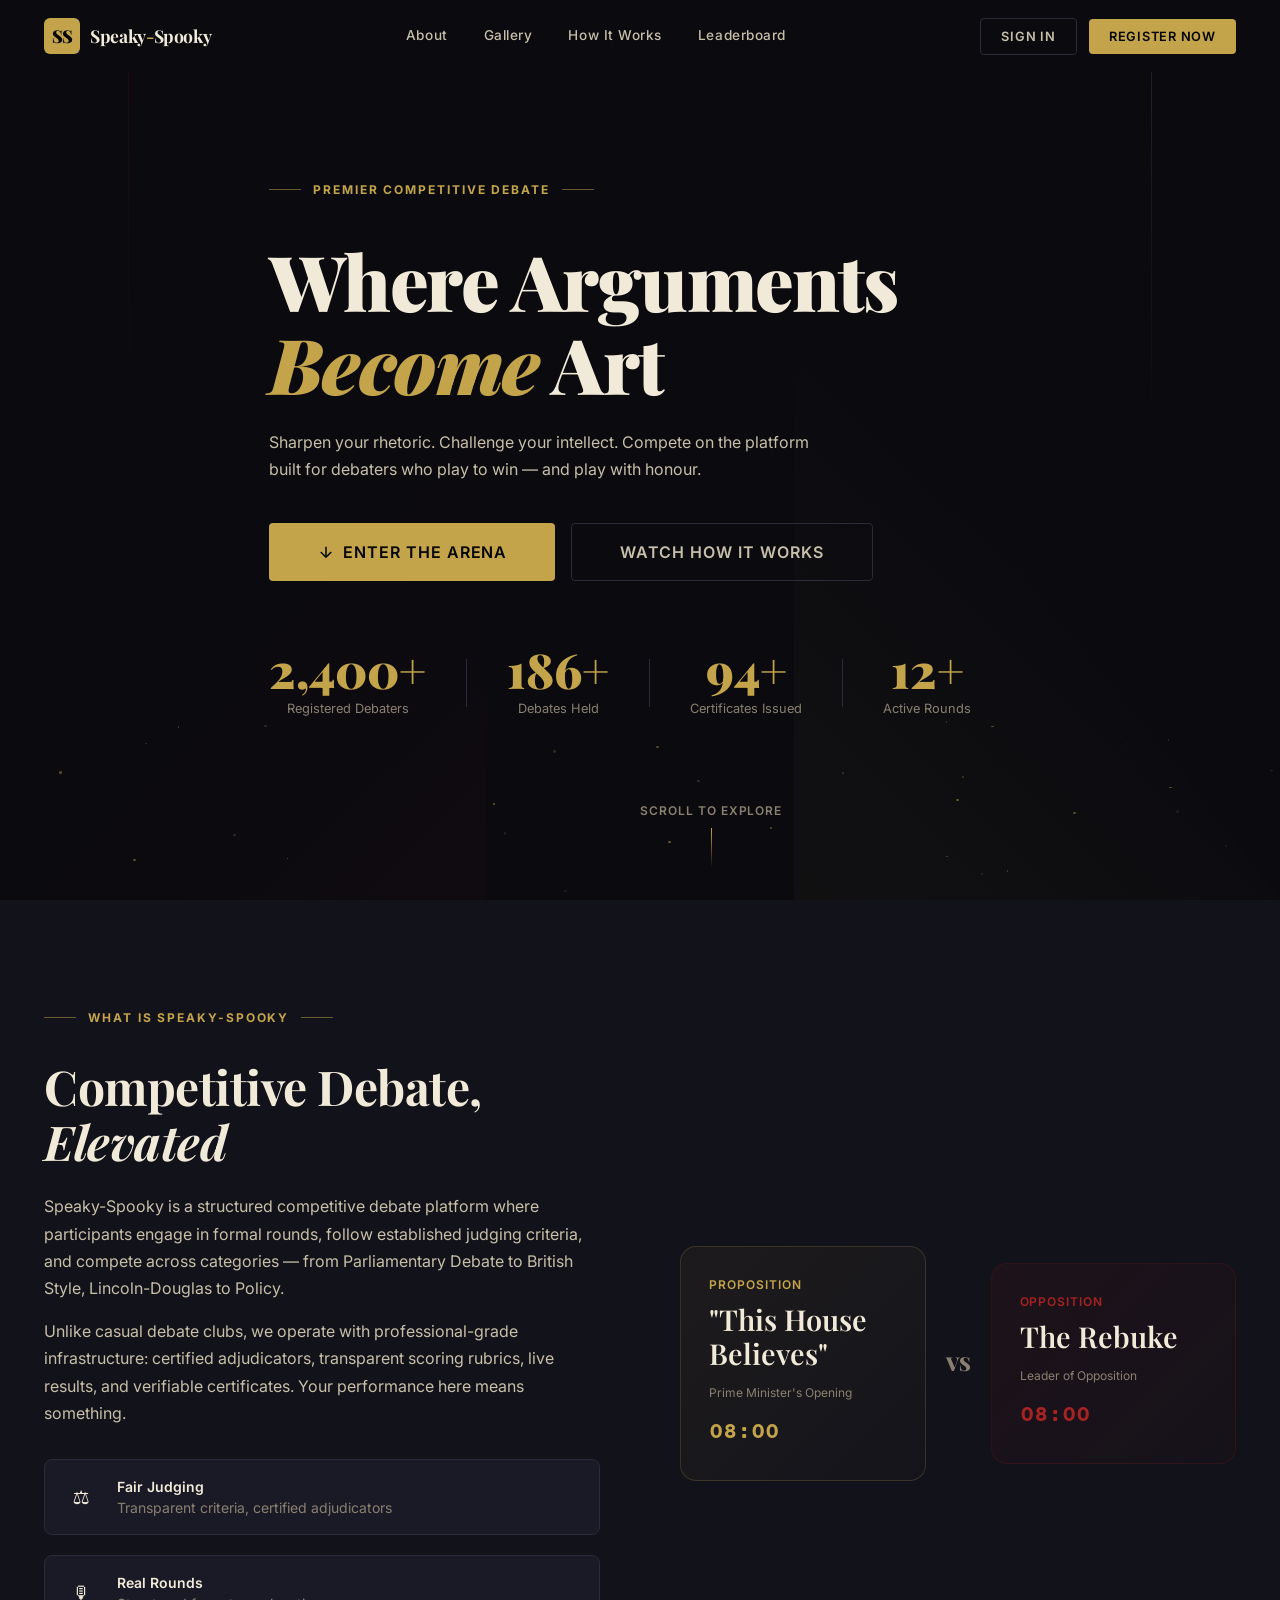
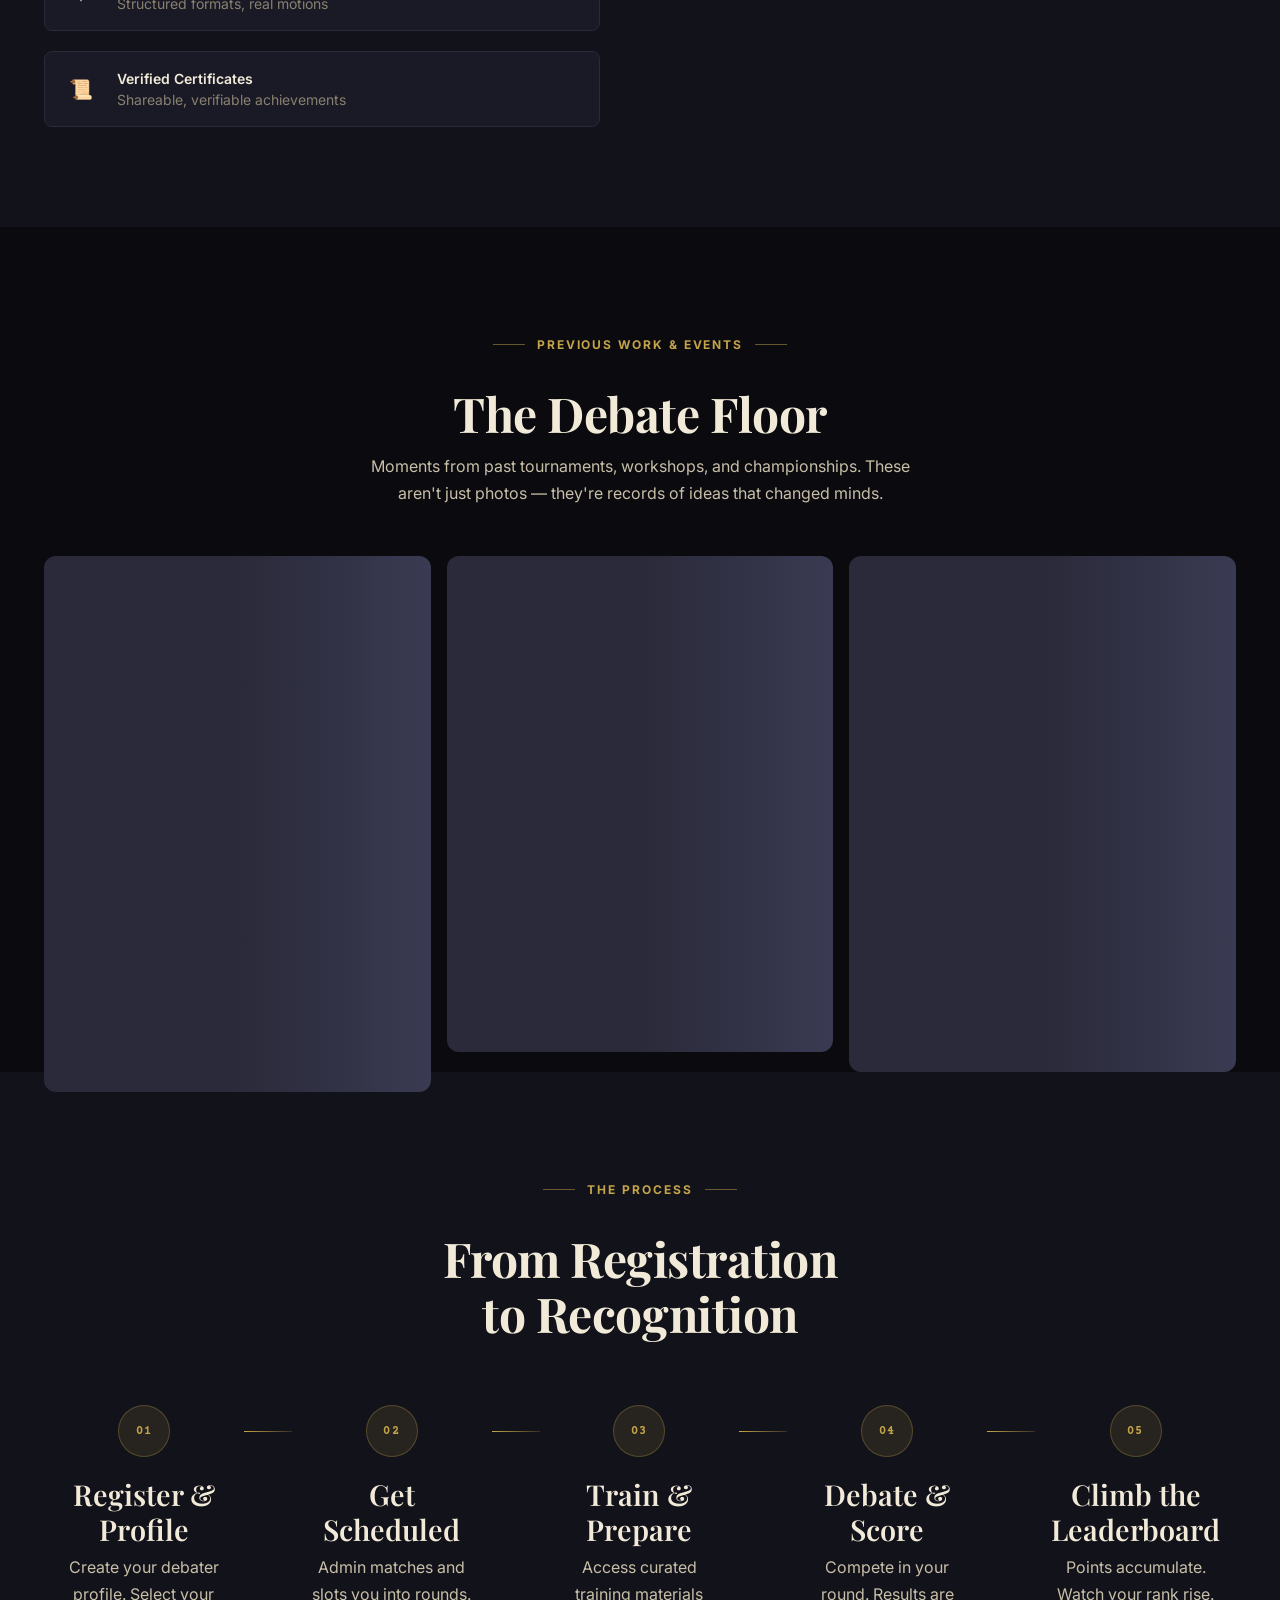
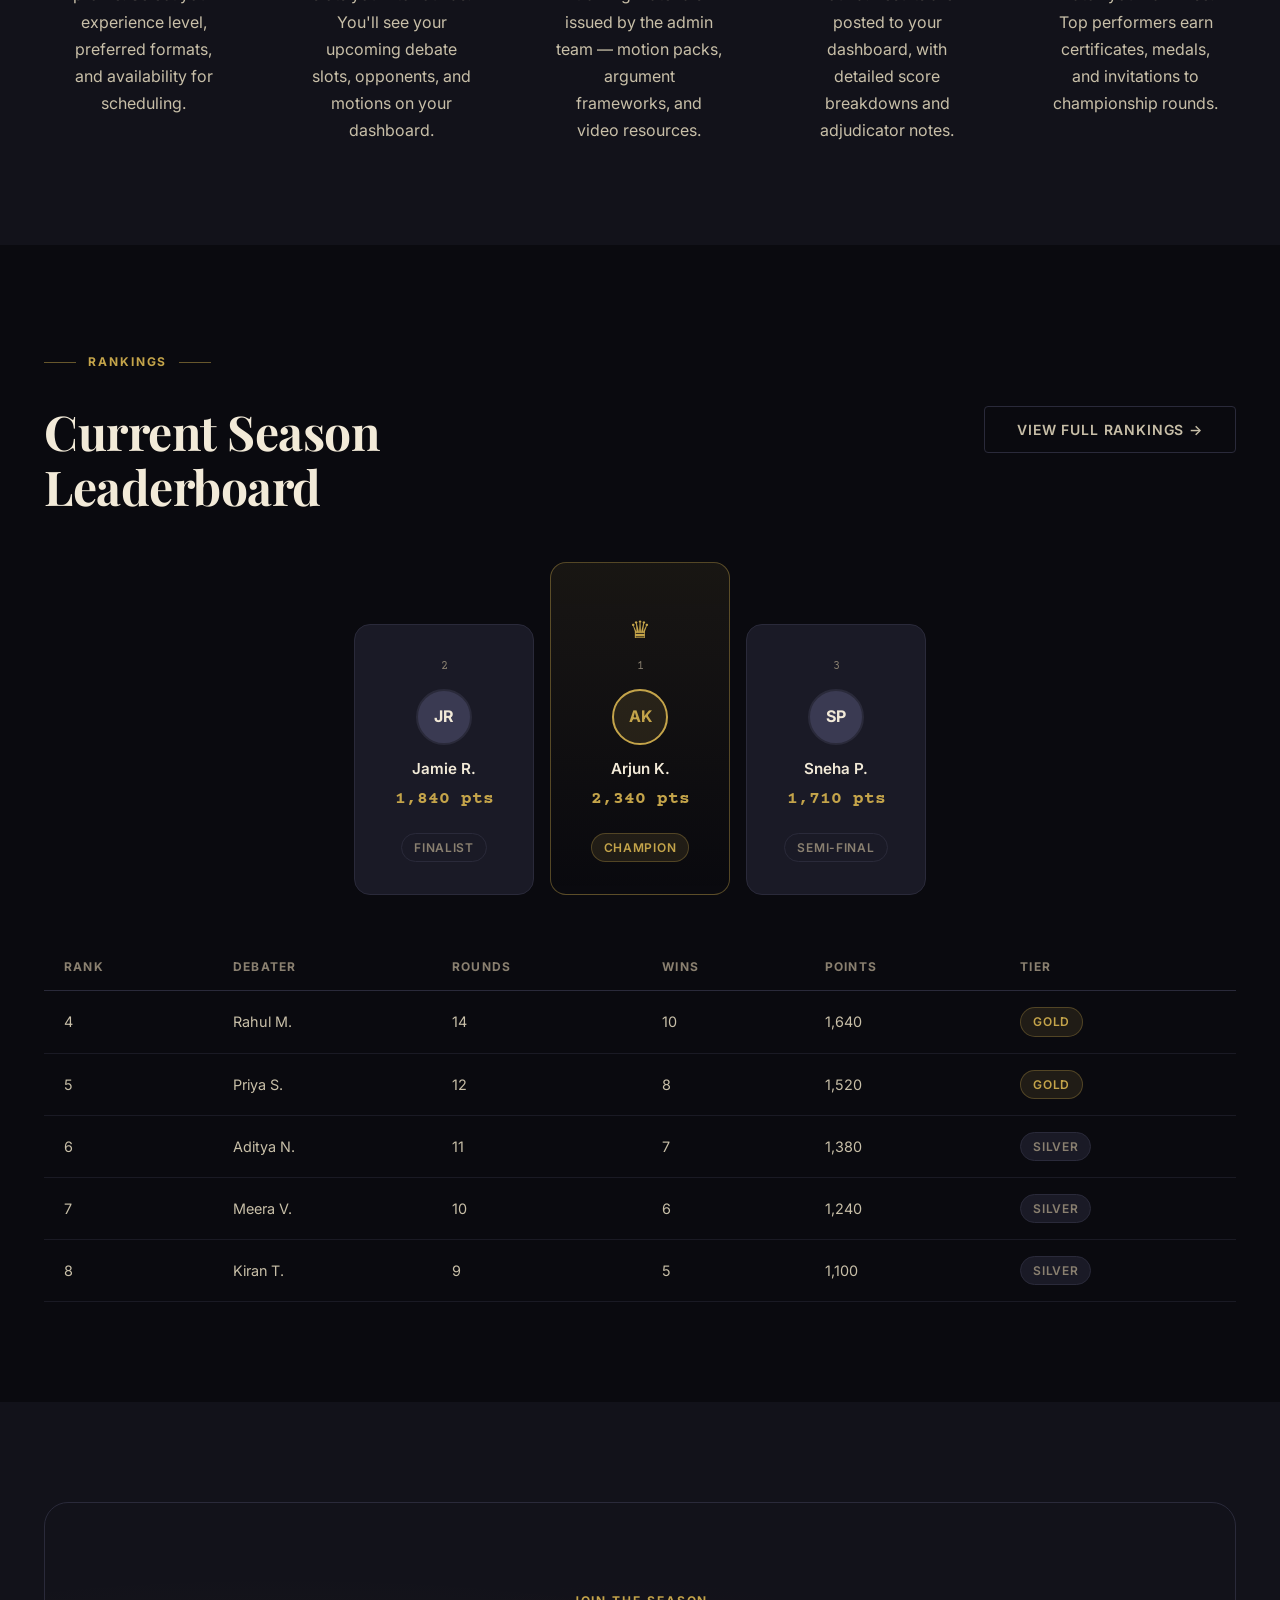
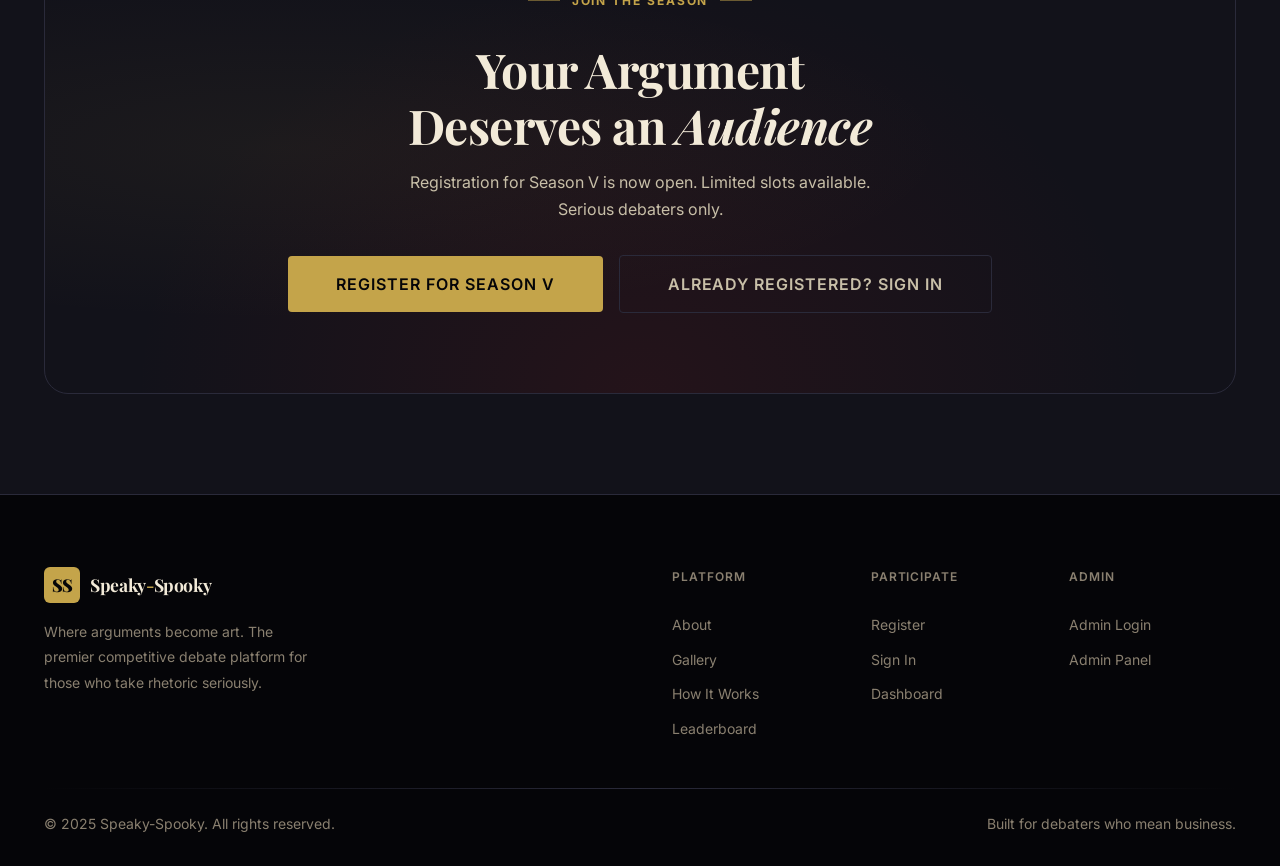
==== index.html @ d177de5e "Initial commit" ====
<!DOCTYPE html>
<html lang="en">
<head>
  <meta charset="UTF-8">
  <meta name="viewport" content="width=device-width, initial-scale=1.0">
  <title>Speaky-Spooky — Premier Competitive Debate Platform</title>
  <meta name="description" content="Where arguments become art. Join Speaky-Spooky, the premier competitive debate platform for serious debaters.">

  <link rel="stylesheet" href="css/global.css">
  <link rel="stylesheet" href="css/nav.css">
  <link rel="stylesheet" href="css/landing.css">

  <!-- Firebase -->
  <script src="https://www.gstatic.com/firebasejs/9.23.0/firebase-app-compat.js"></script>
  <script src="https://www.gstatic.com/firebasejs/9.23.0/firebase-auth-compat.js"></script>
  <script src="https://www.gstatic.com/firebasejs/9.23.0/firebase-firestore-compat.js"></script>
  <script src="https://www.gstatic.com/firebasejs/9.23.0/firebase-storage-compat.js"></script>
</head>
<body>

  <!-- Loading -->
  <div class="loading-overlay" id="loader">
    <div style="display:flex;flex-direction:column;align-items:center;gap:20px;">
      <div style="font-family:'Playfair Display',serif;font-size:1.4rem;font-weight:900;color:#C4A44A;letter-spacing:-0.02em;">SS</div>
      <div class="loading-spinner"></div>
    </div>
  </div>

  <!-- Toast Container -->
  <div id="toast-container"></div>

  <!-- ── Navigation ── -->
  <nav class="nav" id="mainNav">
    <div class="nav-inner">
      <a href="index.html" class="nav-logo">
        <div class="nav-logo-mark">SS</div>
        <div class="nav-logo-text">Speaky<span>-</span>Spooky</div>
      </a>
      <div class="nav-links">
        <a href="#about" class="nav-link">About</a>
        <a href="#gallery" class="nav-link">Gallery</a>
        <a href="#how-it-works" class="nav-link">How It Works</a>
        <a href="#leaderboard-preview" class="nav-link">Leaderboard</a>
      </div>
      <div class="nav-actions">
        <button class="btn btn-ghost btn-sm" id="navLoginBtn">Sign In</button>
        <button class="btn btn-primary btn-sm" id="navRegisterBtn">Register Now</button>
      </div>
      <button class="nav-hamburger" id="hamburger" aria-label="Menu">
        <span></span><span></span><span></span>
      </button>
    </div>
  </nav>
  <div class="nav-mobile" id="mobileNav">
    <a href="#about" class="nav-link">About</a>
    <a href="#gallery" class="nav-link">Gallery</a>
    <a href="#how-it-works" class="nav-link">How It Works</a>
    <a href="#leaderboard-preview" class="nav-link">Leaderboard</a>
    <div class="divider"></div>
    <button class="btn btn-ghost btn-sm" id="navLoginBtnMob">Sign In</button>
    <button class="btn btn-primary btn-sm" id="navRegisterBtnMob">Register Now</button>
  </div>

  <!-- ── Hero ── -->
  <section class="hero" id="hero">
    <div class="hero-bg">
      <div class="hero-podium-left"></div>
      <div class="hero-podium-right"></div>
      <div class="hero-line-left"></div>
      <div class="hero-line-right"></div>
      <div class="hero-particles" id="particles"></div>
    </div>
    <div class="container hero-content">
      <div class="hero-eyebrow">
        <span class="section-eyebrow">Premier Competitive Debate</span>
      </div>
      <h1 class="t-display hero-title">
        Where Arguments<br>
        <span class="hero-title-accent">Become</span> Art
      </h1>
      <p class="hero-sub t-body t-secondary">
        Sharpen your rhetoric. Challenge your intellect. Compete on the<br class="hero-br">
        platform built for debaters who play to win — and play with honour.
      </p>
      <div class="hero-actions">
        <button class="btn btn-primary btn-lg" id="heroRegisterBtn">
          <svg width="18" height="18" viewBox="0 0 24 24" fill="none" stroke="currentColor" stroke-width="2"><path d="M12 5v14M5 12l7 7 7-7"/></svg>
          Enter the Arena
        </button>
        <button class="btn btn-ghost btn-lg" id="heroLearnBtn">
          Watch How It Works
        </button>
      </div>
      <div class="hero-stats">
        <div class="hero-stat">
          <div class="hero-stat-num" data-count="2400">0</div>
          <div class="hero-stat-label">Registered Debaters</div>
        </div>
        <div class="hero-stat-divider"></div>
        <div class="hero-stat">
          <div class="hero-stat-num" data-count="186">0</div>
          <div class="hero-stat-label">Debates Held</div>
        </div>
        <div class="hero-stat-divider"></div>
        <div class="hero-stat">
          <div class="hero-stat-num" data-count="94">0</div>
          <div class="hero-stat-label">Certificates Issued</div>
        </div>
        <div class="hero-stat-divider"></div>
        <div class="hero-stat">
          <div class="hero-stat-num" data-count="12">0</div>
          <div class="hero-stat-label">Active Rounds</div>
        </div>
      </div>
    </div>
    <div class="hero-scroll-indicator">
      <span class="t-xs t-muted">Scroll to explore</span>
      <div class="hero-scroll-arrow"></div>
    </div>
  </section>

  <!-- ── About ── -->
  <section class="section about-section" id="about">
    <div class="container">
      <div class="about-grid">
        <div class="about-text">
          <span class="section-eyebrow">What is Speaky-Spooky</span>
          <h2 class="t-headline mt-16">Competitive Debate,<br><em>Elevated</em></h2>
          <p class="t-body t-secondary mt-24">
            Speaky-Spooky is a structured competitive debate platform where participants engage in formal rounds, follow established judging criteria, and compete across categories — from Parliamentary Debate to British Style, Lincoln-Douglas to Policy.
          </p>
          <p class="t-body t-secondary mt-16">
            Unlike casual debate clubs, we operate with professional-grade infrastructure: certified adjudicators, transparent scoring rubrics, live results, and verifiable certificates. Your performance here means something.
          </p>
          <div class="about-pillars mt-32">
            <div class="pillar">
              <div class="pillar-icon">⚖</div>
              <div>
                <div class="t-small" style="font-weight:600;color:var(--text-primary);">Fair Judging</div>
                <div class="t-small t-muted">Transparent criteria, certified adjudicators</div>
              </div>
            </div>
            <div class="pillar">
              <div class="pillar-icon">🎙</div>
              <div>
                <div class="t-small" style="font-weight:600;color:var(--text-primary);">Real Rounds</div>
                <div class="t-small t-muted">Structured formats, real motions</div>
              </div>
            </div>
            <div class="pillar">
              <div class="pillar-icon">📜</div>
              <div>
                <div class="t-small" style="font-weight:600;color:var(--text-primary);">Verified Certificates</div>
                <div class="t-small t-muted">Shareable, verifiable achievements</div>
              </div>
            </div>
          </div>
        </div>
        <div class="about-visual">
          <div class="podium-graphic">
            <div class="podium-card podium-card--prop">
              <div class="t-xs t-gold">Proposition</div>
              <div class="t-title mt-8">"This House Believes"</div>
              <div class="podium-role">Prime Minister's Opening</div>
              <div class="podium-timer">08:00</div>
            </div>
            <div class="podium-vs">VS</div>
            <div class="podium-card podium-card--opp">
              <div class="t-xs" style="color:var(--crimson-light)">Opposition</div>
              <div class="t-title mt-8">The Rebuke</div>
              <div class="podium-role">Leader of Opposition</div>
              <div class="podium-timer">08:00</div>
            </div>
          </div>
        </div>
      </div>
    </div>
  </section>

  <!-- ── Gallery ── -->
  <section class="section gallery-section" id="gallery">
    <div class="container">
      <div class="t-center mb-48">
        <span class="section-eyebrow">Previous Work & Events</span>
        <h2 class="t-headline mt-16">The Debate Floor</h2>
        <p class="t-body t-secondary mt-12" style="max-width:560px;margin:12px auto 0;">
          Moments from past tournaments, workshops, and championships. These aren't just photos — they're records of ideas that changed minds.
        </p>
      </div>
      <div class="gallery-grid" id="galleryGrid">
        <!-- Populated from Firestore -->
        <div class="gallery-skeleton skeleton" style="height:280px;border-radius:12px;"></div>
        <div class="gallery-skeleton skeleton" style="height:360px;border-radius:12px;"></div>
        <div class="gallery-skeleton skeleton" style="height:280px;border-radius:12px;"></div>
        <div class="gallery-skeleton skeleton" style="height:320px;border-radius:12px;"></div>
        <div class="gallery-skeleton skeleton" style="height:280px;border-radius:12px;"></div>
        <div class="gallery-skeleton skeleton" style="height:300px;border-radius:12px;"></div>
      </div>
      <div class="gallery-placeholder" id="galleryPlaceholder" style="display:none;">
        <!-- Demo gallery items shown when Firebase isn't configured -->
        <div class="gallery-demo-grid">
          <div class="gallery-item" style="background:linear-gradient(135deg,#1A1A26,#2A2A35);">
            <div class="gallery-overlay">
              <div class="t-small" style="font-weight:600;">Winter Championship 2024</div>
              <div class="t-xs t-muted">Parliamentary Debate — Finals</div>
            </div>
          </div>
          <div class="gallery-item gallery-item--tall" style="background:linear-gradient(135deg,#1A1210,#2A2018);">
            <div class="gallery-overlay">
              <div class="t-small" style="font-weight:600;">Adjudicator's Panel</div>
              <div class="t-xs t-muted">Round 4 — October 2024</div>
            </div>
          </div>
          <div class="gallery-item" style="background:linear-gradient(135deg,#0F1A10,#1A2A1A);">
            <div class="gallery-overlay">
              <div class="t-small" style="font-weight:600;">Award Ceremony</div>
              <div class="t-xs t-muted">Best Speaker — Season III</div>
            </div>
          </div>
          <div class="gallery-item" style="background:linear-gradient(135deg,#1A0F1A,#2A1A2A);">
            <div class="gallery-overlay">
              <div class="t-small" style="font-weight:600;">Training Workshop</div>
              <div class="t-xs t-muted">Rhetoric & Rebuttal Masterclass</div>
            </div>
          </div>
          <div class="gallery-item gallery-item--wide" style="background:linear-gradient(135deg,#1A1A0F,#2A2A1A);">
            <div class="gallery-overlay">
              <div class="t-small" style="font-weight:600;">Season IV — Opening Night</div>
              <div class="t-xs t-muted">The arena, packed and ready</div>
            </div>
          </div>
          <div class="gallery-item" style="background:linear-gradient(135deg,#1A0A0A,#2A1010);">
            <div class="gallery-overlay">
              <div class="t-small" style="font-weight:600;">Certificate Disbursement</div>
              <div class="t-xs t-muted">Top 10 Finishers — Spring 2024</div>
            </div>
          </div>
        </div>
      </div>
      <!-- Gallery Lightbox -->
      <div class="gallery-lightbox" id="lightbox">
        <button class="lightbox-close" id="lightboxClose">✕</button>
        <div class="lightbox-content">
          <img id="lightboxImg" src="" alt="">
          <div class="lightbox-caption" id="lightboxCaption"></div>
        </div>
      </div>
    </div>
  </section>

  <!-- ── How It Works ── -->
  <section class="section hiw-section" id="how-it-works">
    <div class="container">
      <div class="t-center mb-64">
        <span class="section-eyebrow">The Process</span>
        <h2 class="t-headline mt-16">From Registration<br>to Recognition</h2>
      </div>
      <div class="hiw-track">
        <div class="hiw-step">
          <div class="hiw-step-num">01</div>
          <div class="hiw-step-content">
            <h3 class="t-title">Register & Profile</h3>
            <p class="t-body t-secondary mt-8">Create your debater profile. Select your experience level, preferred formats, and availability for scheduling.</p>
          </div>
        </div>
        <div class="hiw-connector"></div>
        <div class="hiw-step">
          <div class="hiw-step-num">02</div>
          <div class="hiw-step-content">
            <h3 class="t-title">Get Scheduled</h3>
            <p class="t-body t-secondary mt-8">Admin matches and slots you into rounds. You'll see your upcoming debate slots, opponents, and motions on your dashboard.</p>
          </div>
        </div>
        <div class="hiw-connector"></div>
        <div class="hiw-step">
          <div class="hiw-step-num">03</div>
          <div class="hiw-step-content">
            <h3 class="t-title">Train & Prepare</h3>
            <p class="t-body t-secondary mt-8">Access curated training materials issued by the admin team — motion packs, argument frameworks, and video resources.</p>
          </div>
        </div>
        <div class="hiw-connector"></div>
        <div class="hiw-step">
          <div class="hiw-step-num">04</div>
          <div class="hiw-step-content">
            <h3 class="t-title">Debate & Score</h3>
            <p class="t-body t-secondary mt-8">Compete in your round. Results are posted to your dashboard, with detailed score breakdowns and adjudicator notes.</p>
          </div>
        </div>
        <div class="hiw-connector"></div>
        <div class="hiw-step">
          <div class="hiw-step-num">05</div>
          <div class="hiw-step-content">
            <h3 class="t-title">Climb the Leaderboard</h3>
            <p class="t-body t-secondary mt-8">Points accumulate. Watch your rank rise. Top performers earn certificates, medals, and invitations to championship rounds.</p>
          </div>
        </div>
      </div>
    </div>
  </section>

  <!-- ── Leaderboard Preview ── -->
  <section class="section lb-section" id="leaderboard-preview">
    <div class="container">
      <div class="flex-between mb-48">
        <div>
          <span class="section-eyebrow">Rankings</span>
          <h2 class="t-headline mt-16">Current Season<br>Leaderboard</h2>
        </div>
        <button class="btn btn-ghost" id="viewFullLbBtn">View Full Rankings →</button>
      </div>
      <div class="lb-podium-display" id="lbTop3">
        <!-- Populated from Firestore or demo -->
        <div class="lb-podium-item lb-silver">
          <div class="lb-rank">2</div>
          <div class="lb-avatar">JR</div>
          <div class="lb-name">Jamie R.</div>
          <div class="lb-score">1,840 pts</div>
          <div class="lb-badge badge badge-grey">Finalist</div>
        </div>
        <div class="lb-podium-item lb-gold">
          <div class="lb-crown">♛</div>
          <div class="lb-rank">1</div>
          <div class="lb-avatar lb-avatar--gold">AK</div>
          <div class="lb-name">Arjun K.</div>
          <div class="lb-score">2,340 pts</div>
          <div class="lb-badge badge badge-gold">Champion</div>
        </div>
        <div class="lb-podium-item lb-bronze">
          <div class="lb-rank">3</div>
          <div class="lb-avatar">SP</div>
          <div class="lb-name">Sneha P.</div>
          <div class="lb-score">1,710 pts</div>
          <div class="lb-badge badge badge-grey">Semi-Final</div>
        </div>
      </div>
      <div class="lb-table-preview mt-48">
        <div class="table-wrap">
          <table class="data-table" id="lbTablePreview">
            <thead>
              <tr>
                <th>Rank</th>
                <th>Debater</th>
                <th>Rounds</th>
                <th>Wins</th>
                <th>Points</th>
                <th>Tier</th>
              </tr>
            </thead>
            <tbody id="lbTableBody">
              <tr><td>4</td><td>Rahul M.</td><td>14</td><td>10</td><td>1,640</td><td><span class="badge badge-gold">Gold</span></td></tr>
              <tr><td>5</td><td>Priya S.</td><td>12</td><td>8</td><td>1,520</td><td><span class="badge badge-gold">Gold</span></td></tr>
              <tr><td>6</td><td>Aditya N.</td><td>11</td><td>7</td><td>1,380</td><td><span class="badge badge-grey">Silver</span></td></tr>
              <tr><td>7</td><td>Meera V.</td><td>10</td><td>6</td><td>1,240</td><td><span class="badge badge-grey">Silver</span></td></tr>
              <tr><td>8</td><td>Kiran T.</td><td>9</td><td>5</td><td>1,100</td><td><span class="badge badge-grey">Silver</span></td></tr>
            </tbody>
          </table>
        </div>
      </div>
    </div>
  </section>

  <!-- ── Register CTA ── -->
  <section class="section cta-section">
    <div class="container">
      <div class="cta-box">
        <div class="cta-bg-decor"></div>
        <div class="cta-inner">
          <span class="section-eyebrow">Join the Season</span>
          <h2 class="t-headline mt-16" style="max-width:540px;margin:16px auto 0;">
            Your Argument<br>Deserves an <em>Audience</em>
          </h2>
          <p class="t-body t-secondary mt-16" style="max-width:480px;margin:16px auto 0;">
            Registration for Season V is now open. Limited slots available. Serious debaters only.
          </p>
          <div class="flex-center gap-16 mt-32">
            <button class="btn btn-primary btn-lg" id="ctaRegisterBtn">Register for Season V</button>
            <button class="btn btn-ghost btn-lg" id="ctaSignInBtn">Already registered? Sign In</button>
          </div>
        </div>
      </div>
    </div>
  </section>

  <!-- ── Footer ── -->
  <footer class="footer">
    <div class="container">
      <div class="footer-top">
        <div class="footer-brand">
          <div class="nav-logo">
            <div class="nav-logo-mark">SS</div>
            <div class="nav-logo-text">Speaky<span>-</span>Spooky</div>
          </div>
          <p class="t-small t-muted mt-16" style="max-width:280px;line-height:1.8;">
            Where arguments become art. The premier competitive debate platform for those who take rhetoric seriously.
          </p>
        </div>
        <div class="footer-links-group">
          <div class="footer-col">
            <div class="t-xs t-muted mb-16">Platform</div>
            <a href="#about" class="footer-link">About</a>
            <a href="#gallery" class="footer-link">Gallery</a>
            <a href="#how-it-works" class="footer-link">How It Works</a>
            <a href="#leaderboard-preview" class="footer-link">Leaderboard</a>
          </div>
          <div class="footer-col">
            <div class="t-xs t-muted mb-16">Participate</div>
            <a href="javascript:void(0)" onclick="openRegisterModal()" class="footer-link">Register</a>
            <a href="javascript:void(0)" onclick="openLoginModal()" class="footer-link">Sign In</a>
            <a href="customer/dashboard.html" class="footer-link">Dashboard</a>
          </div>
          <div class="footer-col">
            <div class="t-xs t-muted mb-16">Admin</div>
            <a href="admin/login.html" class="footer-link">Admin Login</a>
            <a href="admin/dashboard.html" class="footer-link">Admin Panel</a>
          </div>
        </div>
      </div>
      <div class="divider mt-48 mb-24"></div>
      <div class="footer-bottom">
        <p class="t-small t-muted">© 2025 Speaky-Spooky. All rights reserved.</p>
        <p class="t-small t-muted">Built for debaters who mean business.</p>
      </div>
    </div>
  </footer>

  <!-- ── Auth Modals ── -->

  <!-- Register Modal -->
  <div class="modal-backdrop" id="registerModal">
    <div class="modal" style="max-width:600px;">
      <button class="modal-close" onclick="closeModal('registerModal')">✕</button>
      <div class="t-xs t-gold mb-8">Join Speaky-Spooky</div>
      <h2 class="t-title">Create Your Account</h2>
      <p class="t-small t-muted mt-8">Register to access the debate arena, slots, training, and leaderboard.</p>
      <div class="divider mt-24 mb-24"></div>
      <form id="registerForm" style="display:flex;flex-direction:column;gap:20px;">
        <div class="grid-2">
          <div class="form-group">
            <label class="form-label">First Name</label>
            <input type="text" class="form-input" id="reg-firstname" placeholder="Arjun" required>
          </div>
          <div class="form-group">
            <label class="form-label">Last Name</label>
            <input type="text" class="form-input" id="reg-lastname" placeholder="Kumar" required>
          </div>
        </div>
        <div class="form-group">
          <label class="form-label">Email Address</label>
          <input type="email" class="form-input" id="reg-email" placeholder="arjun@example.com" required>
        </div>
        <div class="form-group">
          <label class="form-label">Password</label>
          <input type="password" class="form-input" id="reg-password" placeholder="Min. 8 characters" required minlength="8">
        </div>
        <div class="grid-2">
          <div class="form-group">
            <label class="form-label">Experience Level</label>
            <select class="form-select" id="reg-level">
              <option value="beginner">Beginner</option>
              <option value="intermediate">Intermediate</option>
              <option value="advanced">Advanced</option>
              <option value="expert">Expert</option>
            </select>
          </div>
          <div class="form-group">
            <label class="form-label">Preferred Format</label>
            <select class="form-select" id="reg-format">
              <option value="parliamentary">Parliamentary</option>
              <option value="british">British Style</option>
              <option value="lincoln-douglas">Lincoln-Douglas</option>
              <option value="policy">Policy Debate</option>
              <option value="open">Open to All</option>
            </select>
          </div>
        </div>
        <div class="form-group">
          <label class="form-label">Institution / Organisation (Optional)</label>
          <input type="text" class="form-input" id="reg-institution" placeholder="University / School / Independent">
        </div>
        <div id="registerError" class="form-error hidden"></div>
        <button type="submit" class="btn btn-primary btn-full" id="registerSubmitBtn">
          Create Account & Enter Arena
        </button>
        <p class="t-small t-muted t-center">
          Already have an account? 
          <button type="button" class="link-btn" onclick="switchModal('registerModal','loginModal')">Sign In</button>
        </p>
      </form>
    </div>
  </div>

  <!-- Login Modal -->
  <div class="modal-backdrop" id="loginModal">
    <div class="modal">
      <button class="modal-close" onclick="closeModal('loginModal')">✕</button>
      <div class="t-xs t-gold mb-8">Welcome Back</div>
      <h2 class="t-title">Sign In to Your Account</h2>
      <p class="t-small t-muted mt-8">Access your debate schedule, results, and training materials.</p>
      <div class="divider mt-24 mb-24"></div>
      <form id="loginForm" style="display:flex;flex-direction:column;gap:20px;">
        <div class="form-group">
          <label class="form-label">Email Address</label>
          <input type="email" class="form-input" id="login-email" placeholder="your@email.com" required>
        </div>
        <div class="form-group">
          <label class="form-label">Password</label>
          <input type="password" class="form-input" id="login-password" placeholder="Your password" required>
        </div>
        <div id="loginError" class="form-error hidden"></div>
        <button type="submit" class="btn btn-primary btn-full" id="loginSubmitBtn">
          Sign In
        </button>
        <p class="t-small t-muted t-center">
          New debater? 
          <button type="button" class="link-btn" onclick="switchModal('loginModal','registerModal')">Create Account</button>
        </p>
      </form>
    </div>
  </div>

  <script src="js/firebase-config.js"></script>
  <script src="js/auth.js"></script>
  <script src="js/landing.js"></script>
</body>
</html>
---- css/global.css ----
/* ============================================================
   Speaky-Spooky — Global Design System
   Premium Dark Intellectual Theme
   ============================================================ */

@import url('https://fonts.googleapis.com/css2?family=Playfair+Display:ital,wght@0,400;0,600;0,700;0,900;1,400;1,700&family=Inter:wght@300;400;500;600;700&family=Courier+Prime:ital,wght@0,400;0,700;1,400&display=swap');

/* ── Design Tokens ── */
:root {
  --ink:        #0A0A0F;
  --ink-deep:   #050508;
  --ink-mid:    #12121A;
  --ink-surface:#1A1A26;
  --ink-border: #2A2A3A;
  --ink-muted:  #3A3A52;

  --crimson:    #8B1A1A;
  --crimson-light: #A52323;
  --crimson-glow: rgba(139,26,26,0.25);

  --gold:       #C4A44A;
  --gold-light: #D4B85A;
  --gold-pale:  rgba(196,164,74,0.12);
  --gold-glow:  rgba(196,164,74,0.3);

  --parchment:  #F2EAD8;
  --parchment-dim: #C8BFA8;
  --parchment-muted: #8A8070;

  --text-primary:   #F2EAD8;
  --text-secondary: #C8BFA8;
  --text-muted:     #8A8070;
  --text-faint:     #5A5248;

  --success: #2A6B4A;
  --success-light: #3A9B6A;
  --error:   #8B1A1A;
  --warn:    #8B6B1A;

  --ff-display: 'Playfair Display', Georgia, serif;
  --ff-body:    'Inter', system-ui, sans-serif;
  --ff-mono:    'Courier Prime', 'Courier New', monospace;

  --radius-sm: 4px;
  --radius-md: 8px;
  --radius-lg: 16px;
  --radius-xl: 24px;

  --shadow-sm:  0 2px 8px rgba(0,0,0,0.4);
  --shadow-md:  0 8px 32px rgba(0,0,0,0.5);
  --shadow-lg:  0 20px 60px rgba(0,0,0,0.6);
  --shadow-glow-gold:   0 0 40px rgba(196,164,74,0.15);
  --shadow-glow-crimson: 0 0 40px rgba(139,26,26,0.2);

  --transition: 0.28s cubic-bezier(0.4, 0, 0.2, 1);
  --transition-slow: 0.5s cubic-bezier(0.4, 0, 0.2, 1);

  --nav-h: 72px;
}

/* ── Reset ── */
*, *::before, *::after { box-sizing: border-box; margin: 0; padding: 0; }
html { scroll-behavior: smooth; font-size: 16px; }
body {
  background: var(--ink);
  color: var(--text-primary);
  font-family: var(--ff-body);
  line-height: 1.6;
  -webkit-font-smoothing: antialiased;
  overflow-x: hidden;
}
a { color: inherit; text-decoration: none; }
img { max-width: 100%; display: block; }
button { cursor: pointer; border: none; background: none; font-family: inherit; }
input, textarea, select { font-family: inherit; }
ul, ol { list-style: none; }

/* ── Scrollbar ── */
::-webkit-scrollbar { width: 6px; }
::-webkit-scrollbar-track { background: var(--ink); }
::-webkit-scrollbar-thumb { background: var(--ink-muted); border-radius: 3px; }
::-webkit-scrollbar-thumb:hover { background: var(--gold); }

/* ── Typography Scale ── */
.t-display {
  font-family: var(--ff-display);
  font-size: clamp(2.5rem, 6vw, 5rem);
  font-weight: 900;
  line-height: 1.08;
  letter-spacing: -0.02em;
}
.t-headline {
  font-family: var(--ff-display);
  font-size: clamp(1.8rem, 4vw, 3rem);
  font-weight: 700;
  line-height: 1.15;
  letter-spacing: -0.01em;
}
.t-title {
  font-family: var(--ff-display);
  font-size: clamp(1.2rem, 2.5vw, 1.8rem);
  font-weight: 600;
  line-height: 1.2;
}
.t-body { font-size: 1rem; line-height: 1.7; }
.t-small { font-size: 0.875rem; line-height: 1.5; }
.t-xs { font-size: 0.75rem; letter-spacing: 0.08em; text-transform: uppercase; font-weight: 600; }
.t-mono { font-family: var(--ff-mono); }
.t-gold { color: var(--gold); }
.t-crimson { color: var(--crimson-light); }
.t-muted { color: var(--text-muted); }
.t-secondary { color: var(--text-secondary); }
.t-center { text-align: center; }
.t-italic { font-style: italic; }

/* ── Layout ── */
.container { max-width: 1240px; margin: 0 auto; padding: 0 24px; }
.container--wide { max-width: 1440px; margin: 0 auto; padding: 0 32px; }
.section { padding: 100px 0; }
.section--sm { padding: 60px 0; }
.section--lg { padding: 140px 0; }

/* ── Grid ── */
.grid-2 { display: grid; grid-template-columns: repeat(2, 1fr); gap: 32px; }
.grid-3 { display: grid; grid-template-columns: repeat(3, 1fr); gap: 32px; }
.grid-4 { display: grid; grid-template-columns: repeat(4, 1fr); gap: 24px; }
.flex-center { display: flex; align-items: center; justify-content: center; }
.flex-between { display: flex; align-items: center; justify-content: space-between; }
.flex-col { display: flex; flex-direction: column; }
.gap-8  { gap: 8px; }
.gap-16 { gap: 16px; }
.gap-24 { gap: 24px; }
.gap-32 { gap: 32px; }
.gap-48 { gap: 48px; }

/* ── Buttons ── */
.btn {
  display: inline-flex;
  align-items: center;
  gap: 8px;
  padding: 14px 32px;
  border-radius: var(--radius-sm);
  font-family: var(--ff-body);
  font-size: 0.875rem;
  font-weight: 600;
  letter-spacing: 0.06em;
  text-transform: uppercase;
  transition: var(--transition);
  position: relative;
  overflow: hidden;
}
.btn::before {
  content: '';
  position: absolute;
  inset: 0;
  background: rgba(255,255,255,0.05);
  opacity: 0;
  transition: var(--transition);
}
.btn:hover::before { opacity: 1; }

.btn-primary {
  background: var(--gold);
  color: var(--ink-deep);
}
.btn-primary:hover {
  background: var(--gold-light);
  box-shadow: var(--shadow-glow-gold);
  transform: translateY(-1px);
}

.btn-secondary {
  background: transparent;
  color: var(--gold);
  border: 1px solid var(--gold);
}
.btn-secondary:hover {
  background: var(--gold-pale);
  box-shadow: var(--shadow-glow-gold);
}

.btn-crimson {
  background: var(--crimson);
  color: var(--parchment);
}
.btn-crimson:hover {
  background: var(--crimson-light);
  box-shadow: var(--shadow-glow-crimson);
  transform: translateY(-1px);
}

.btn-ghost {
  background: transparent;
  color: var(--text-secondary);
  border: 1px solid var(--ink-border);
}
.btn-ghost:hover {
  border-color: var(--gold);
  color: var(--gold);
}

.btn-sm { padding: 10px 20px; font-size: 0.8rem; }
.btn-lg { padding: 18px 48px; font-size: 1rem; }
.btn-full { width: 100%; justify-content: center; }
.btn:disabled { opacity: 0.4; cursor: not-allowed; pointer-events: none; }

/* ── Cards ── */
.card {
  background: var(--ink-surface);
  border: 1px solid var(--ink-border);
  border-radius: var(--radius-lg);
  padding: 32px;
  transition: var(--transition);
}
.card:hover {
  border-color: var(--gold);
  box-shadow: var(--shadow-glow-gold);
}
.card--dark {
  background: var(--ink-mid);
}
.card--glass {
  background: rgba(26,26,38,0.8);
  backdrop-filter: blur(16px);
  -webkit-backdrop-filter: blur(16px);
}

/* ── Forms ── */
.form-group { display: flex; flex-direction: column; gap: 8px; }
.form-label {
  font-size: 0.8rem;
  font-weight: 600;
  letter-spacing: 0.08em;
  text-transform: uppercase;
  color: var(--text-muted);
}
.form-input {
  background: var(--ink-mid);
  border: 1px solid var(--ink-border);
  border-radius: var(--radius-sm);
  color: var(--text-primary);
  padding: 14px 18px;
  font-size: 1rem;
  transition: var(--transition);
  outline: none;
  width: 100%;
}
.form-input:focus {
  border-color: var(--gold);
  box-shadow: 0 0 0 3px var(--gold-pale);
}
.form-input::placeholder { color: var(--text-faint); }
.form-input.error { border-color: var(--crimson-light); }
.form-error { color: var(--crimson-light); font-size: 0.8rem; }
.form-select {
  background: var(--ink-mid);
  border: 1px solid var(--ink-border);
  border-radius: var(--radius-sm);
  color: var(--text-primary);
  padding: 14px 18px;
  font-size: 1rem;
  transition: var(--transition);
  outline: none;
  width: 100%;
  cursor: pointer;
  appearance: none;
  background-image: url("data:image/svg+xml,%3Csvg xmlns='http://www.w3.org/2000/svg' width='12' height='8' viewBox='0 0 12 8'%3E%3Cpath d='M1 1l5 5 5-5' stroke='%238A8070' stroke-width='1.5' fill='none' stroke-linecap='round'/%3E%3C/svg%3E");
  background-repeat: no-repeat;
  background-position: right 16px center;
}
.form-select:focus { border-color: var(--gold); }

/* ── Divider ── */
.divider {
  height: 1px;
  background: linear-gradient(90deg, transparent, var(--ink-border), transparent);
  margin: 24px 0;
}
.divider--gold {
  background: linear-gradient(90deg, transparent, var(--gold), transparent);
}

/* ── Badge ── */
.badge {
  display: inline-flex;
  align-items: center;
  gap: 6px;
  padding: 4px 12px;
  border-radius: 100px;
  font-size: 0.75rem;
  font-weight: 600;
  letter-spacing: 0.06em;
  text-transform: uppercase;
}
.badge-gold { background: var(--gold-pale); color: var(--gold); border: 1px solid rgba(196,164,74,0.3); }
.badge-crimson { background: rgba(139,26,26,0.2); color: var(--crimson-light); border: 1px solid rgba(139,26,26,0.3); }
.badge-green { background: rgba(42,107,74,0.2); color: var(--success-light); border: 1px solid rgba(42,107,74,0.3); }
.badge-grey { background: var(--ink-surface); color: var(--text-muted); border: 1px solid var(--ink-border); }

/* ── Section Label ── */
.section-eyebrow {
  display: inline-flex;
  align-items: center;
  gap: 12px;
  font-size: 0.75rem;
  font-weight: 700;
  letter-spacing: 0.16em;
  text-transform: uppercase;
  color: var(--gold);
  margin-bottom: 16px;
}
.section-eyebrow::before,
.section-eyebrow::after {
  content: '';
  display: block;
  width: 32px;
  height: 1px;
  background: var(--gold);
  opacity: 0.5;
}

/* ── Toast Notifications ── */
#toast-container {
  position: fixed;
  bottom: 32px;
  right: 32px;
  z-index: 9999;
  display: flex;
  flex-direction: column;
  gap: 12px;
}
.toast {
  display: flex;
  align-items: center;
  gap: 12px;
  padding: 16px 24px;
  background: var(--ink-surface);
  border: 1px solid var(--ink-border);
  border-radius: var(--radius-md);
  box-shadow: var(--shadow-lg);
  font-size: 0.9rem;
  animation: toastIn 0.3s ease;
  min-width: 280px;
}
.toast.success { border-left: 3px solid var(--success-light); }
.toast.error   { border-left: 3px solid var(--crimson-light); }
.toast.info    { border-left: 3px solid var(--gold); }
@keyframes toastIn {
  from { opacity: 0; transform: translateY(20px); }
  to   { opacity: 1; transform: translateY(0); }
}

/* ── Loading Overlay ── */
.loading-overlay {
  position: fixed;
  inset: 0;
  background: var(--ink-deep);
  display: flex;
  align-items: center;
  justify-content: center;
  z-index: 99999;
  transition: opacity 0.5s ease;
}
.loading-overlay.hidden { opacity: 0; pointer-events: none; }
.loading-spinner {
  width: 48px;
  height: 48px;
  border: 2px solid var(--ink-border);
  border-top-color: var(--gold);
  border-radius: 50%;
  animation: spin 0.8s linear infinite;
}
@keyframes spin { to { transform: rotate(360deg); } }

/* ── Modal ── */
.modal-backdrop {
  position: fixed;
  inset: 0;
  background: rgba(5,5,8,0.85);
  backdrop-filter: blur(8px);
  -webkit-backdrop-filter: blur(8px);
  z-index: 1000;
  display: flex;
  align-items: center;
  justify-content: center;
  opacity: 0;
  pointer-events: none;
  transition: var(--transition);
}
.modal-backdrop.active {
  opacity: 1;
  pointer-events: all;
}
.modal {
  background: var(--ink-mid);
  border: 1px solid var(--ink-border);
  border-radius: var(--radius-xl);
  padding: 48px;
  max-width: 520px;
  width: 90%;
  transform: translateY(20px) scale(0.96);
  transition: var(--transition);
  position: relative;
}
.modal-backdrop.active .modal {
  transform: translateY(0) scale(1);
}
.modal-close {
  position: absolute;
  top: 20px;
  right: 20px;
  width: 36px;
  height: 36px;
  border-radius: 50%;
  background: var(--ink-border);
  display: flex;
  align-items: center;
  justify-content: center;
  color: var(--text-muted);
  transition: var(--transition);
  cursor: pointer;
}
.modal-close:hover { background: var(--crimson); color: white; }

/* ── Tables ── */
.table-wrap { overflow-x: auto; }
.data-table { width: 100%; border-collapse: collapse; }
.data-table th {
  padding: 14px 20px;
  text-align: left;
  font-size: 0.75rem;
  font-weight: 700;
  letter-spacing: 0.1em;
  text-transform: uppercase;
  color: var(--text-muted);
  border-bottom: 1px solid var(--ink-border);
}
.data-table td {
  padding: 16px 20px;
  font-size: 0.9rem;
  color: var(--text-secondary);
  border-bottom: 1px solid rgba(42,42,58,0.5);
}
.data-table tr:hover td { background: var(--ink-surface); color: var(--text-primary); }

/* ── Skeleton Loading ── */
.skeleton {
  background: linear-gradient(90deg, var(--ink-border) 25%, var(--ink-muted) 50%, var(--ink-border) 75%);
  background-size: 200% 100%;
  animation: shimmer 1.5s infinite;
  border-radius: var(--radius-sm);
}
@keyframes shimmer {
  from { background-position: 200% 0; }
  to   { background-position: -200% 0; }
}

/* ── Utilities ── */
.hidden  { display: none !important; }
.visible { display: block; }
.mt-8  { margin-top: 8px; }
.mt-16 { margin-top: 16px; }
.mt-24 { margin-top: 24px; }
.mt-32 { margin-top: 32px; }
.mt-48 { margin-top: 48px; }
.mb-8  { margin-bottom: 8px; }
.mb-16 { margin-bottom: 16px; }
.mb-24 { margin-bottom: 24px; }
.mb-32 { margin-bottom: 32px; }
.mb-48 { margin-bottom: 48px; }
.p-24 { padding: 24px; }
.p-32 { padding: 32px; }
.w-full { width: 100%; }

/* ── Responsive ── */
@media (max-width: 1024px) {
  .grid-4 { grid-template-columns: repeat(2, 1fr); }
  .grid-3 { grid-template-columns: repeat(2, 1fr); }
}
@media (max-width: 768px) {
  :root { --nav-h: 60px; }
  .section { padding: 70px 0; }
  .section--lg { padding: 90px 0; }
  .grid-2, .grid-3, .grid-4 { grid-template-columns: 1fr; }
  .container { padding: 0 16px; }
  .modal { padding: 32px 24px; }
}
---- css/nav.css ----
/* ============================================================
   Navigation — Speaky-Spooky
   ============================================================ */

.nav {
  position: fixed;
  top: 0;
  left: 0;
  right: 0;
  z-index: 900;
  height: var(--nav-h);
  display: flex;
  align-items: center;
  transition: var(--transition);
}
.nav.scrolled {
  background: rgba(10,10,15,0.95);
  backdrop-filter: blur(20px);
  -webkit-backdrop-filter: blur(20px);
  border-bottom: 1px solid var(--ink-border);
}
.nav-inner {
  width: 100%;
  max-width: 1240px;
  margin: 0 auto;
  padding: 0 24px;
  display: flex;
  align-items: center;
  justify-content: space-between;
}
.nav-logo {
  display: flex;
  align-items: center;
  gap: 10px;
  text-decoration: none;
}
.nav-logo-mark {
  width: 36px;
  height: 36px;
  background: var(--gold);
  border-radius: 6px;
  display: flex;
  align-items: center;
  justify-content: center;
  font-family: var(--ff-display);
  font-weight: 900;
  font-size: 1.1rem;
  color: var(--ink-deep);
  letter-spacing: -0.04em;
}
.nav-logo-text {
  font-family: var(--ff-display);
  font-weight: 700;
  font-size: 1.1rem;
  color: var(--text-primary);
  letter-spacing: -0.02em;
}
.nav-logo-text span { color: var(--gold); }

.nav-links {
  display: flex;
  align-items: center;
  gap: 36px;
}
.nav-link {
  font-size: 0.85rem;
  font-weight: 500;
  letter-spacing: 0.04em;
  color: var(--text-secondary);
  text-decoration: none;
  transition: var(--transition);
  position: relative;
}
.nav-link::after {
  content: '';
  position: absolute;
  bottom: -4px;
  left: 0;
  right: 100%;
  height: 1px;
  background: var(--gold);
  transition: var(--transition);
}
.nav-link:hover { color: var(--text-primary); }
.nav-link:hover::after { right: 0; }
.nav-link.active { color: var(--gold); }
.nav-link.active::after { right: 0; }

.nav-actions {
  display: flex;
  align-items: center;
  gap: 12px;
}

/* Mobile hamburger */
.nav-hamburger {
  display: none;
  flex-direction: column;
  gap: 5px;
  width: 28px;
  padding: 4px 0;
}
.nav-hamburger span {
  display: block;
  height: 1.5px;
  background: var(--text-primary);
  transition: var(--transition);
}
.nav-hamburger.open span:nth-child(1) { transform: translateY(6.5px) rotate(45deg); }
.nav-hamburger.open span:nth-child(2) { opacity: 0; }
.nav-hamburger.open span:nth-child(3) { transform: translateY(-6.5px) rotate(-45deg); }

/* Mobile nav */
.nav-mobile {
  display: none;
  position: fixed;
  top: var(--nav-h);
  left: 0;
  right: 0;
  background: var(--ink-mid);
  border-bottom: 1px solid var(--ink-border);
  padding: 24px;
  flex-direction: column;
  gap: 20px;
  z-index: 899;
}
.nav-mobile.open { display: flex; }
.nav-mobile .nav-link { font-size: 1rem; }

@media (max-width: 900px) {
  .nav-links { display: none; }
  .nav-hamburger { display: flex; }
}
---- css/landing.css ----
/* ============================================================
   Landing Page Styles — Speaky-Spooky
   ============================================================ */

/* ── Hero ── */
.hero {
  position: relative;
  min-height: 100vh;
  display: flex;
  align-items: center;
  overflow: hidden;
}
.hero-bg {
  position: absolute;
  inset: 0;
  pointer-events: none;
}
.hero-podium-left,
.hero-podium-right {
  position: absolute;
  bottom: 0;
  width: 38%;
  height: 70%;
  opacity: 0.04;
}
.hero-podium-left {
  left: 0;
  background: linear-gradient(135deg, transparent 40%, var(--crimson) 100%);
  clip-path: polygon(0 100%, 100% 0, 100% 100%);
}
.hero-podium-right {
  right: 0;
  background: linear-gradient(225deg, transparent 40%, var(--gold) 100%);
  clip-path: polygon(0 0, 100% 100%, 0 100%);
}
.hero-line-left,
.hero-line-right {
  position: absolute;
  top: var(--nav-h);
  width: 1px;
  height: 40%;
  opacity: 0.15;
}
.hero-line-left  { left: 10%;  background: linear-gradient(to bottom, var(--crimson), transparent); }
.hero-line-right { right: 10%; background: linear-gradient(to bottom, var(--gold), transparent); }

.hero-particles {
  position: absolute;
  inset: 0;
}
.particle {
  position: absolute;
  width: 2px;
  height: 2px;
  background: var(--gold);
  border-radius: 50%;
  opacity: 0;
  animation: floatUp linear infinite;
}
@keyframes floatUp {
  0%   { transform: translateY(0) scale(1); opacity: 0; }
  10%  { opacity: 0.5; }
  90%  { opacity: 0.2; }
  100% { transform: translateY(-100vh) scale(0); opacity: 0; }
}

.hero-content {
  position: relative;
  z-index: 1;
  padding-top: var(--nav-h);
  padding-bottom: 80px;
}
.hero-eyebrow { margin-bottom: 24px; animation: fadeUp 0.8s 0.2s both; }
.hero-title {
  animation: fadeUp 0.8s 0.35s both;
  max-width: 800px;
}
.hero-title-accent {
  color: var(--gold);
  font-style: italic;
}
.hero-sub {
  max-width: 560px;
  margin-top: 24px;
  animation: fadeUp 0.8s 0.5s both;
}
.hero-br { display: none; }
.hero-actions {
  display: flex;
  gap: 16px;
  margin-top: 40px;
  animation: fadeUp 0.8s 0.65s both;
  flex-wrap: wrap;
}
.hero-stats {
  display: flex;
  align-items: center;
  gap: 0;
  margin-top: 64px;
  animation: fadeUp 0.8s 0.8s both;
}
.hero-stat {
  text-align: center;
  padding: 0 40px;
}
.hero-stat:first-child { padding-left: 0; }
.hero-stat-num {
  font-family: var(--ff-display);
  font-size: clamp(2rem, 4vw, 3rem);
  font-weight: 900;
  color: var(--gold);
  line-height: 1;
}
.hero-stat-num::after { content: '+'; }
.hero-stat-label {
  font-size: 0.8rem;
  color: var(--text-muted);
  margin-top: 6px;
  white-space: nowrap;
}
.hero-stat-divider {
  width: 1px;
  height: 48px;
  background: var(--ink-border);
  flex-shrink: 0;
}
.hero-scroll-indicator {
  position: absolute;
  bottom: 32px;
  left: 50%;
  transform: translateX(-50%);
  display: flex;
  flex-direction: column;
  align-items: center;
  gap: 8px;
  animation: fadeUp 0.8s 1.2s both;
}
.hero-scroll-arrow {
  width: 1px;
  height: 40px;
  background: linear-gradient(to bottom, var(--gold), transparent);
  animation: scrollPulse 2s ease-in-out infinite;
}
@keyframes scrollPulse {
  0%, 100% { opacity: 0.3; transform: scaleY(1); }
  50% { opacity: 1; transform: scaleY(1.2); }
}
@keyframes fadeUp {
  from { opacity: 0; transform: translateY(24px); }
  to   { opacity: 1; transform: translateY(0); }
}

/* ── About ── */
.about-section { background: var(--ink-mid); }
.about-grid {
  display: grid;
  grid-template-columns: 1fr 1fr;
  gap: 80px;
  align-items: center;
}
.about-pillars { display: flex; flex-direction: column; gap: 20px; }
.pillar {
  display: flex;
  align-items: center;
  gap: 16px;
  padding: 16px;
  border: 1px solid var(--ink-border);
  border-radius: var(--radius-md);
  background: var(--ink-surface);
  transition: var(--transition);
}
.pillar:hover { border-color: var(--gold); }
.pillar-icon {
  width: 40px;
  height: 40px;
  display: flex;
  align-items: center;
  justify-content: center;
  font-size: 1.2rem;
  flex-shrink: 0;
}

.podium-graphic {
  display: flex;
  align-items: center;
  gap: 20px;
}
.podium-card {
  flex: 1;
  padding: 28px;
  border-radius: var(--radius-lg);
  border: 1px solid var(--ink-border);
}
.podium-card--prop {
  background: linear-gradient(135deg, rgba(196,164,74,0.06), rgba(196,164,74,0.02));
  border-color: rgba(196,164,74,0.2);
}
.podium-card--opp {
  background: linear-gradient(135deg, rgba(139,26,26,0.1), rgba(139,26,26,0.03));
  border-color: rgba(139,26,26,0.2);
}
.podium-role {
  font-size: 0.75rem;
  color: var(--text-muted);
  margin-top: 12px;
}
.podium-timer {
  font-family: var(--ff-mono);
  font-size: 1.5rem;
  font-weight: 700;
  color: var(--gold);
  margin-top: 12px;
}
.podium-card--opp .podium-timer { color: var(--crimson-light); }
.podium-vs {
  font-family: var(--ff-display);
  font-size: 1.2rem;
  font-weight: 900;
  color: var(--text-muted);
  flex-shrink: 0;
}

/* ── Gallery ── */
.gallery-section { background: var(--ink); }
.gallery-grid {
  display: grid;
  grid-template-columns: repeat(3, 1fr);
  grid-auto-rows: 200px;
  gap: 16px;
}
.gallery-demo-grid {
  display: grid;
  grid-template-columns: repeat(3, 1fr);
  grid-template-rows: 280px 320px;
  gap: 16px;
}
.gallery-skeleton { background-size: 200% 100%; }
.gallery-item {
  border-radius: var(--radius-md);
  overflow: hidden;
  position: relative;
  cursor: pointer;
  transition: var(--transition);
}
.gallery-item:hover { transform: scale(1.02); }
.gallery-item--tall { grid-row: span 2; }
.gallery-item--wide { grid-column: span 2; }
.gallery-overlay {
  position: absolute;
  bottom: 0;
  left: 0;
  right: 0;
  padding: 20px;
  background: linear-gradient(to top, rgba(5,5,8,0.9), transparent);
  opacity: 0;
  transition: var(--transition);
}
.gallery-item:hover .gallery-overlay { opacity: 1; }
.gallery-item img {
  width: 100%;
  height: 100%;
  object-fit: cover;
  transition: var(--transition-slow);
}
.gallery-item:hover img { transform: scale(1.05); }

.gallery-lightbox {
  position: fixed;
  inset: 0;
  background: rgba(5,5,8,0.97);
  z-index: 9000;
  display: none;
  align-items: center;
  justify-content: center;
}
.gallery-lightbox.open { display: flex; }
.lightbox-close {
  position: absolute;
  top: 24px;
  right: 24px;
  width: 44px;
  height: 44px;
  border-radius: 50%;
  background: var(--ink-surface);
  border: 1px solid var(--ink-border);
  color: var(--text-primary);
  font-size: 1.1rem;
  display: flex;
  align-items: center;
  justify-content: center;
  cursor: pointer;
  transition: var(--transition);
}
.lightbox-close:hover { background: var(--crimson); }
.lightbox-content { text-align: center; max-width: 90vw; }
.lightbox-content img { max-height: 75vh; border-radius: var(--radius-md); }
.lightbox-caption { color: var(--text-secondary); margin-top: 16px; font-size: 0.9rem; }

/* ── How It Works ── */
.hiw-section { background: var(--ink-mid); }
.mb-64 { margin-bottom: 64px; }
.hiw-track {
  display: flex;
  align-items: flex-start;
  gap: 0;
  position: relative;
}
.hiw-step {
  flex: 1;
  text-align: center;
  padding: 0 16px;
}
.hiw-step-num {
  font-family: var(--ff-mono);
  font-size: 0.75rem;
  font-weight: 700;
  letter-spacing: 0.1em;
  color: var(--gold);
  width: 52px;
  height: 52px;
  border: 1px solid rgba(196,164,74,0.3);
  border-radius: 50%;
  display: flex;
  align-items: center;
  justify-content: center;
  margin: 0 auto 20px;
  background: var(--gold-pale);
}
.hiw-connector {
  flex-shrink: 0;
  width: 48px;
  height: 1px;
  background: linear-gradient(90deg, var(--gold), rgba(196,164,74,0.2));
  margin-top: 26px;
}

/* ── Leaderboard Preview ── */
.lb-section { background: var(--ink); }
.lb-podium-display {
  display: flex;
  align-items: flex-end;
  justify-content: center;
  gap: 16px;
}
.lb-podium-item {
  text-align: center;
  padding: 32px 24px;
  border-radius: var(--radius-lg);
  border: 1px solid var(--ink-border);
  min-width: 180px;
  position: relative;
  transition: var(--transition);
}
.lb-podium-item:hover { transform: translateY(-4px); }
.lb-gold {
  border-color: rgba(196,164,74,0.4);
  background: linear-gradient(180deg, rgba(196,164,74,0.08), transparent);
  padding-top: 48px;
}
.lb-silver, .lb-bronze {
  background: var(--ink-surface);
}
.lb-crown {
  font-size: 1.5rem;
  margin-bottom: 8px;
  color: var(--gold);
}
.lb-rank {
  font-family: var(--ff-mono);
  font-size: 0.75rem;
  color: var(--text-muted);
  margin-bottom: 12px;
}
.lb-avatar {
  width: 56px;
  height: 56px;
  border-radius: 50%;
  background: var(--ink-muted);
  display: flex;
  align-items: center;
  justify-content: center;
  font-weight: 700;
  font-size: 1rem;
  color: var(--text-primary);
  margin: 0 auto 12px;
  border: 2px solid var(--ink-border);
}
.lb-avatar--gold {
  background: var(--gold-pale);
  border-color: var(--gold);
  color: var(--gold);
}
.lb-name {
  font-weight: 600;
  font-size: 0.95rem;
  margin-bottom: 4px;
}
.lb-score {
  font-family: var(--ff-mono);
  font-size: 1.1rem;
  font-weight: 700;
  color: var(--gold);
  margin-bottom: 12px;
}
.lb-badge { margin-top: 8px; }

/* ── CTA ── */
.cta-section { background: var(--ink-mid); }
.cta-box {
  position: relative;
  border: 1px solid var(--ink-border);
  border-radius: var(--radius-xl);
  overflow: hidden;
  text-align: center;
}
.cta-bg-decor {
  position: absolute;
  inset: 0;
  background: radial-gradient(ellipse at 50% 100%, rgba(139,26,26,0.15), transparent 60%),
              radial-gradient(ellipse at 20% 50%, rgba(196,164,74,0.06), transparent 50%);
}
.cta-inner {
  position: relative;
  z-index: 1;
  padding: 80px 40px;
}

/* ── Footer ── */
.footer {
  background: var(--ink-deep);
  padding: 72px 0 32px;
  border-top: 1px solid var(--ink-border);
}
.footer-top {
  display: grid;
  grid-template-columns: 1fr 1fr;
  gap: 64px;
  align-items: start;
}
.footer-links-group {
  display: grid;
  grid-template-columns: repeat(3, 1fr);
  gap: 32px;
}
.footer-col {
  display: flex;
  flex-direction: column;
  gap: 12px;
}
.footer-link {
  font-size: 0.875rem;
  color: var(--text-muted);
  text-decoration: none;
  transition: var(--transition);
}
.footer-link:hover { color: var(--gold); }
.footer-bottom {
  display: flex;
  align-items: center;
  justify-content: space-between;
}

/* ── Link Button ── */
.link-btn {
  background: none;
  border: none;
  color: var(--gold);
  font-size: inherit;
  cursor: pointer;
  padding: 0;
  font-family: inherit;
  text-decoration: underline;
  text-underline-offset: 3px;
  transition: var(--transition);
}
.link-btn:hover { color: var(--gold-light); }

/* ── Responsive ── */
@media (max-width: 1024px) {
  .about-grid { grid-template-columns: 1fr; gap: 48px; }
  .hiw-track { flex-wrap: wrap; justify-content: center; }
  .hiw-connector { display: none; }
  .hiw-step { flex: 0 0 calc(50% - 16px); margin-bottom: 32px; }
}
@media (max-width: 768px) {
  .hero-stats { flex-wrap: wrap; gap: 24px; }
  .hero-stat { padding: 0 20px; }
  .hero-stat-divider { display: none; }
  .hero-br { display: block; }
  .hero-actions { flex-direction: column; }
  .hero-actions .btn { width: 100%; justify-content: center; }
  .podium-graphic { flex-direction: column; }
  .gallery-demo-grid { grid-template-columns: 1fr; grid-template-rows: auto; }
  .gallery-item--tall, .gallery-item--wide { grid-row: span 1; grid-column: span 1; height: 220px; }
  .lb-podium-display { flex-direction: column; align-items: center; }
  .lb-podium-item { width: 100%; max-width: 300px; }
  .hiw-step { flex: 0 0 100%; }
  .footer-top { grid-template-columns: 1fr; }
  .footer-links-group { grid-template-columns: repeat(2, 1fr); }
  .footer-bottom { flex-direction: column; gap: 8px; text-align: center; }
  .cta-inner { padding: 48px 24px; }
  .cta-box .flex-center { flex-direction: column; }
  .cta-box .btn { width: 100%; justify-content: center; }
  .lb-section .flex-between { flex-direction: column; align-items: flex-start; gap: 16px; }
}
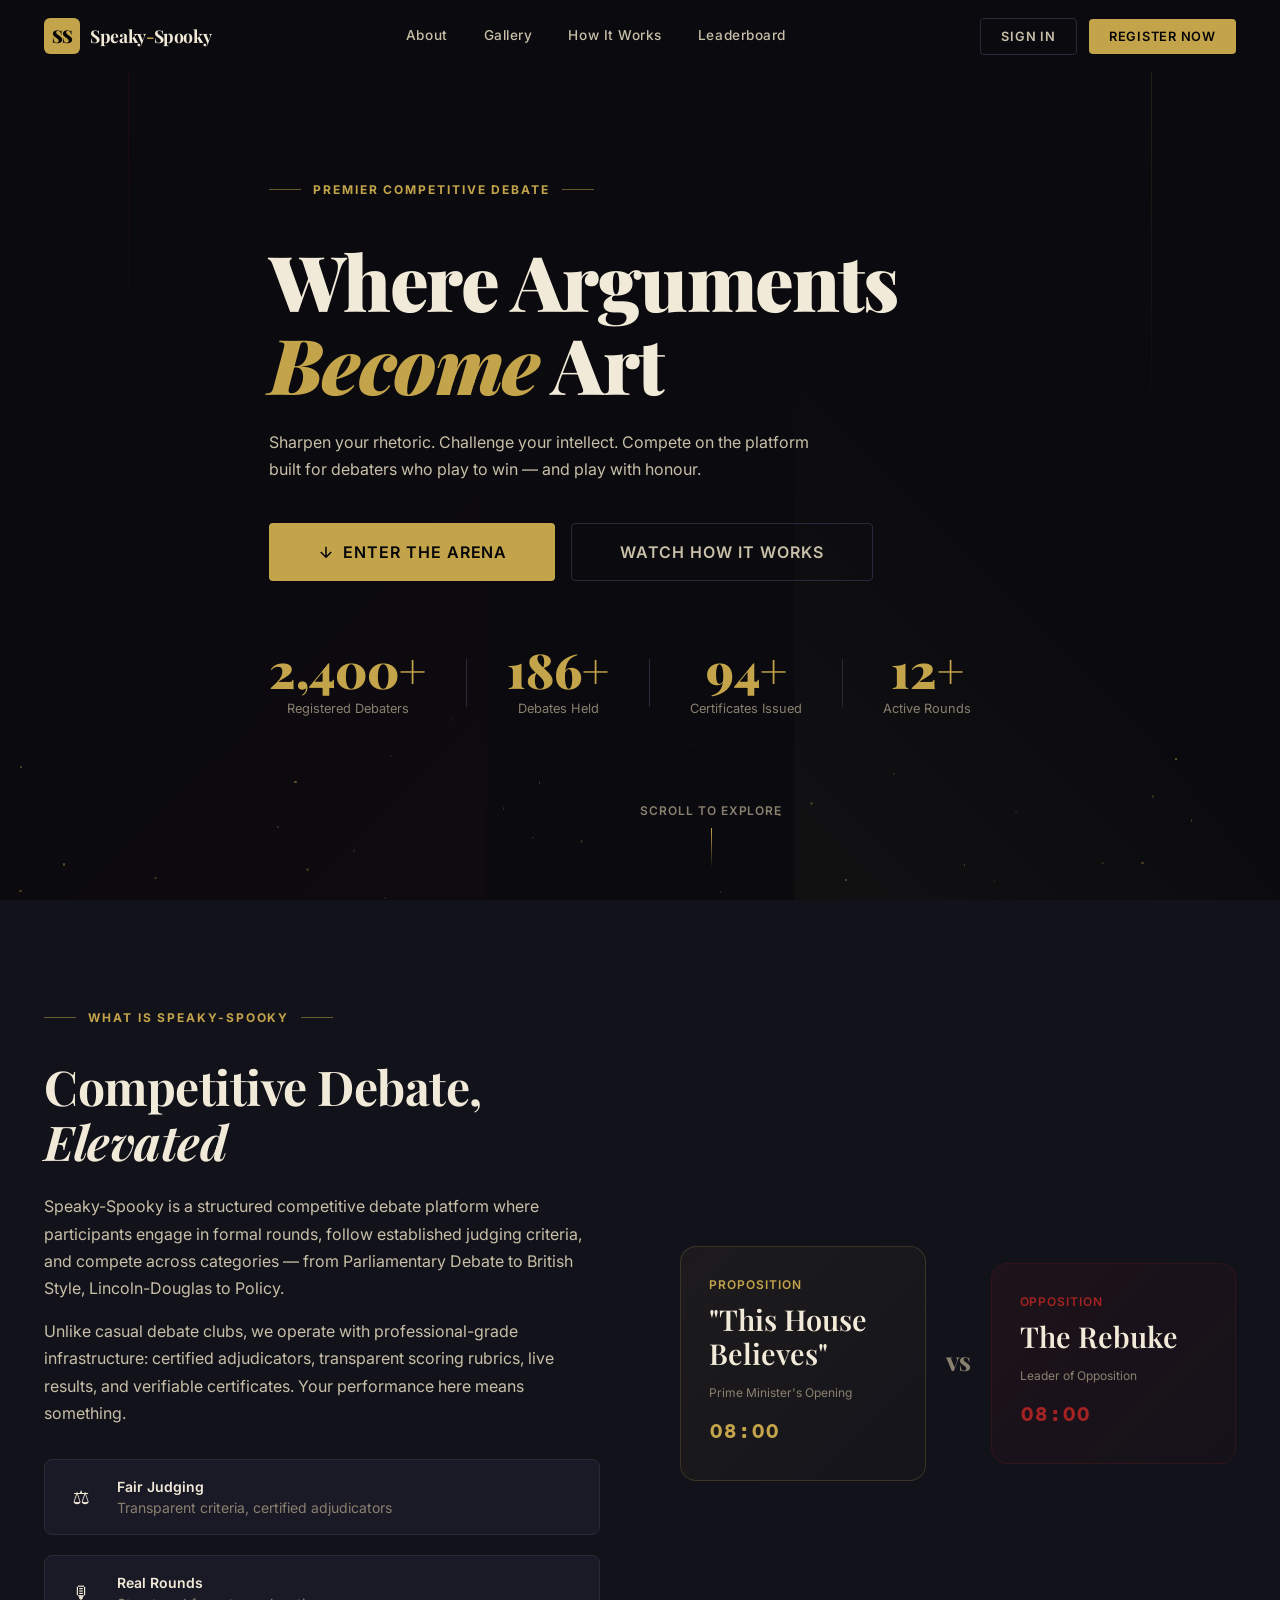
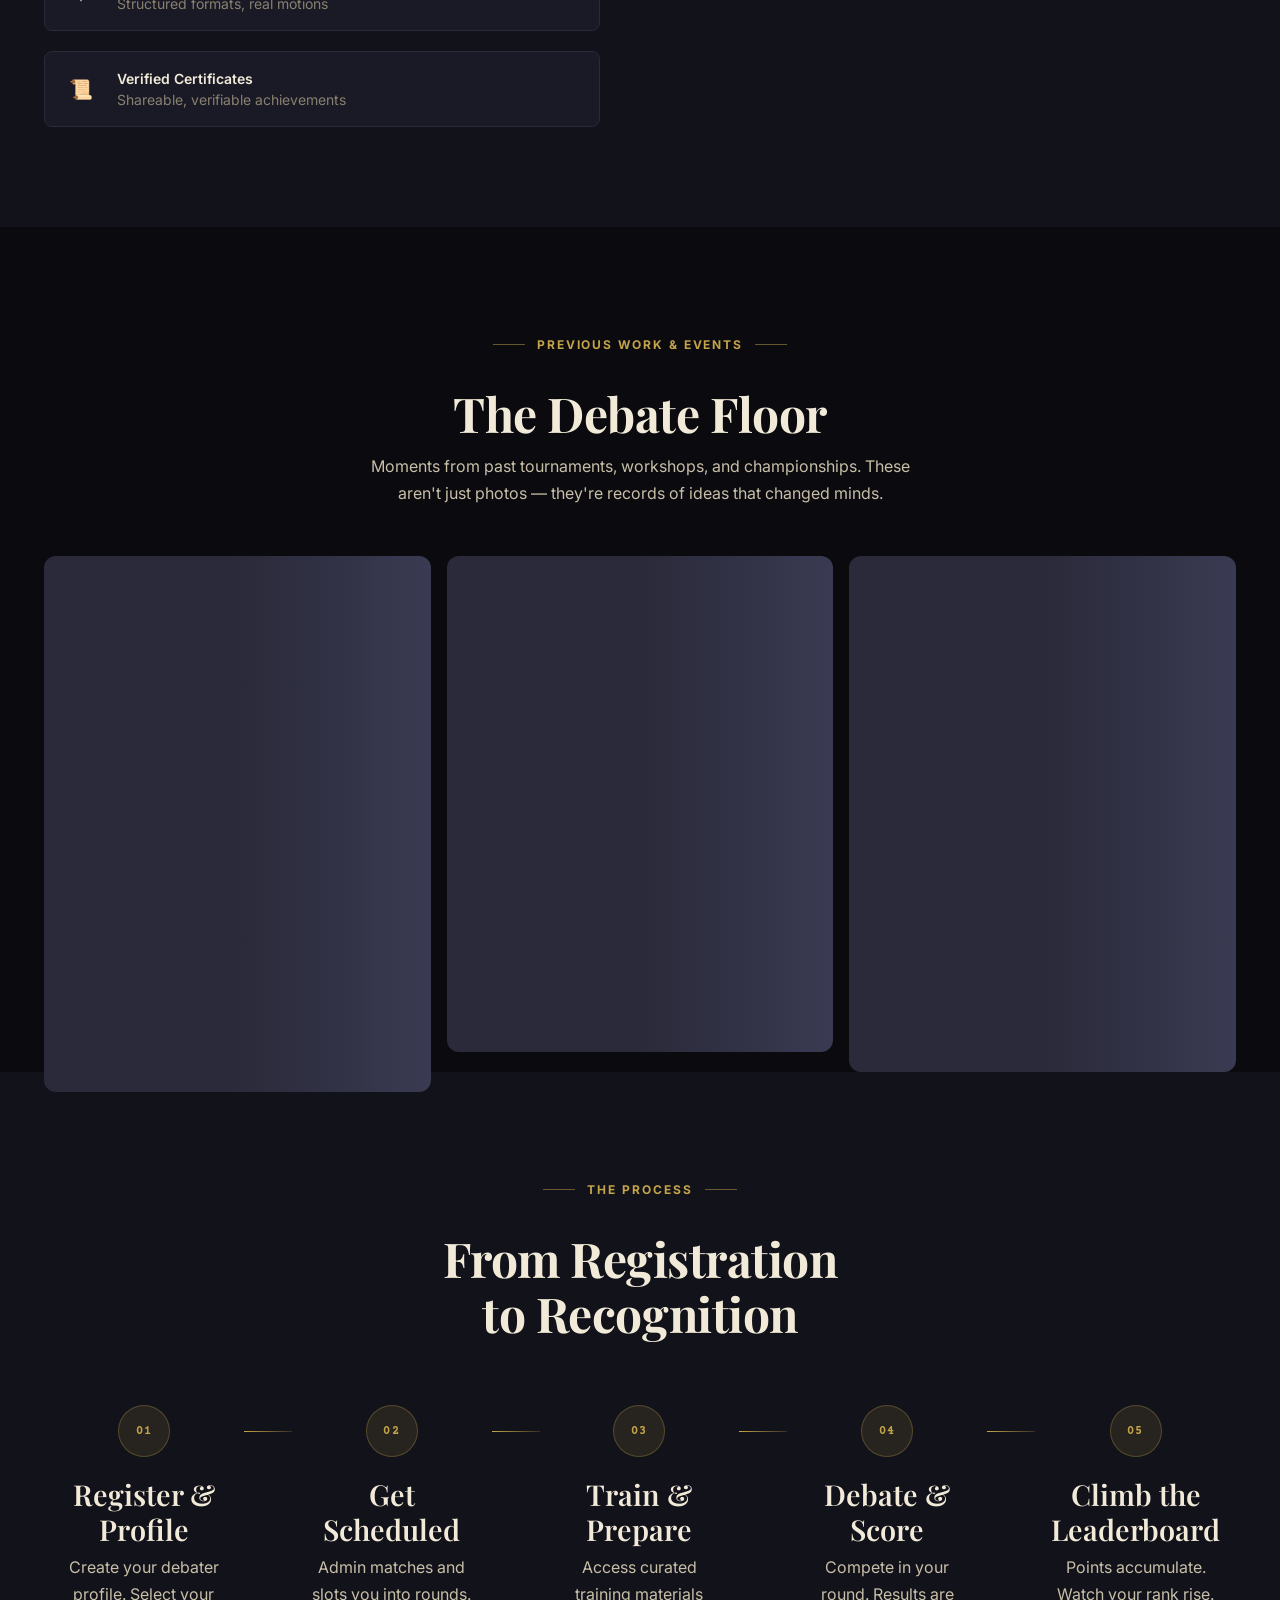
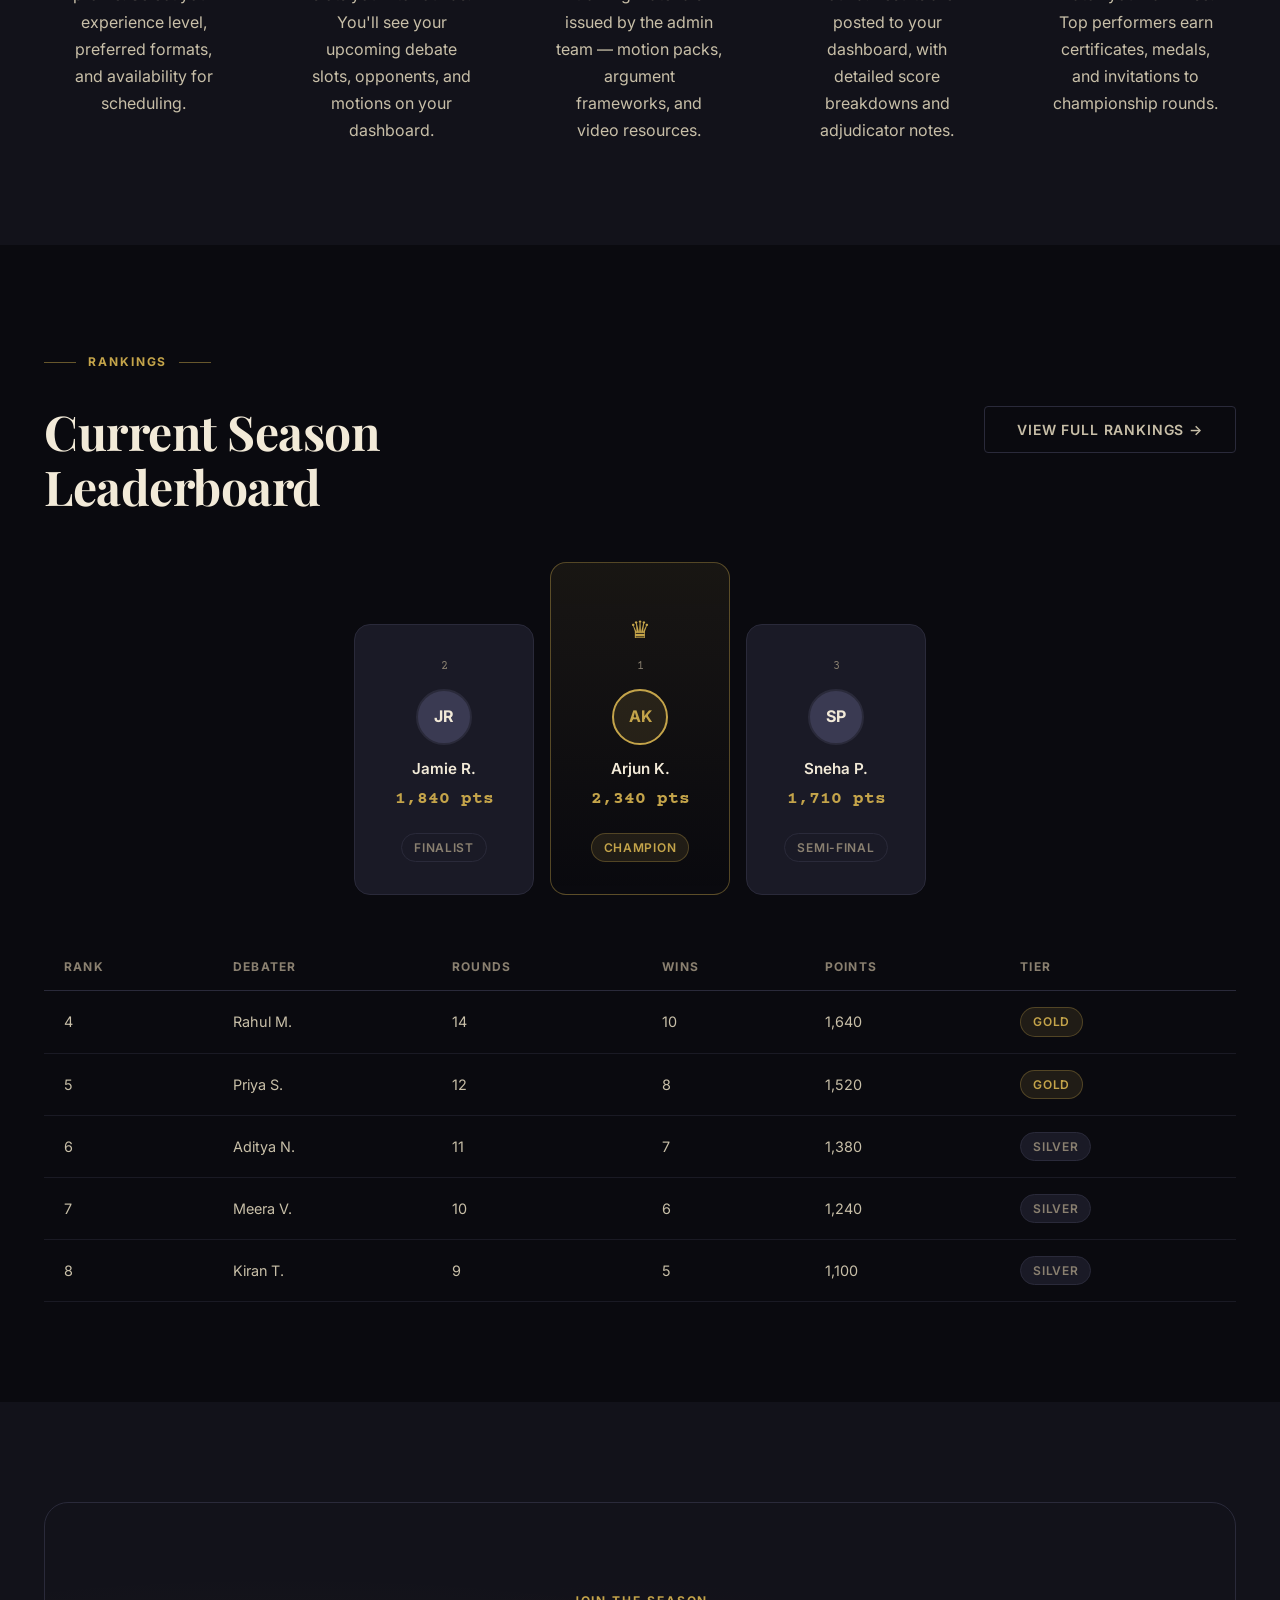
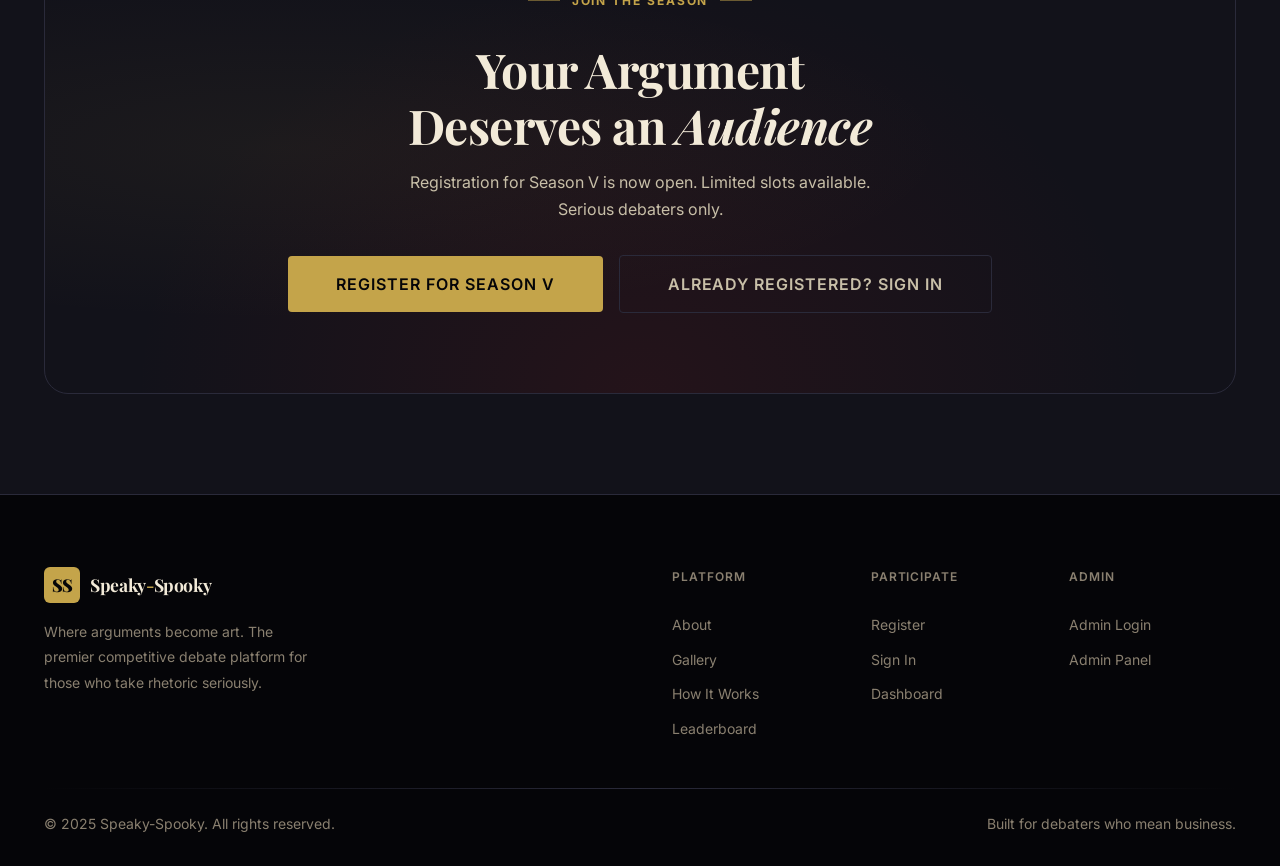
==== commit 0b0d9fa6: "Add login role tabs for participant and admin" ====
--- a/index.html
+++ b/index.html
@@ -498,6 +498,12 @@
       <h2 class="t-title">Sign In to Your Account</h2>
       <p class="t-small t-muted mt-8">Access your debate schedule, results, and training materials.</p>
       <div class="divider mt-24 mb-24"></div>
+
+      <div class="login-tabs" id="loginRoleTabs">
+        <button type="button" class="login-tab active" data-role="participant" onclick="setLoginRole('participant', this)">Participant</button>
+        <button type="button" class="login-tab" data-role="admin" onclick="setLoginRole('admin', this)">Admin</button>
+      </div>
+
       <form id="loginForm" style="display:flex;flex-direction:column;gap:20px;">
         <div class="form-group">
           <label class="form-label">Email Address</label>
@@ -511,7 +517,7 @@
         <button type="submit" class="btn btn-primary btn-full" id="loginSubmitBtn">
           Sign In
         </button>
-        <p class="t-small t-muted t-center">
+        <p class="t-small t-muted t-center" id="loginCreateAccountRow">
           New debater? 
           <button type="button" class="link-btn" onclick="switchModal('loginModal','registerModal')">Create Account</button>
         </p>
